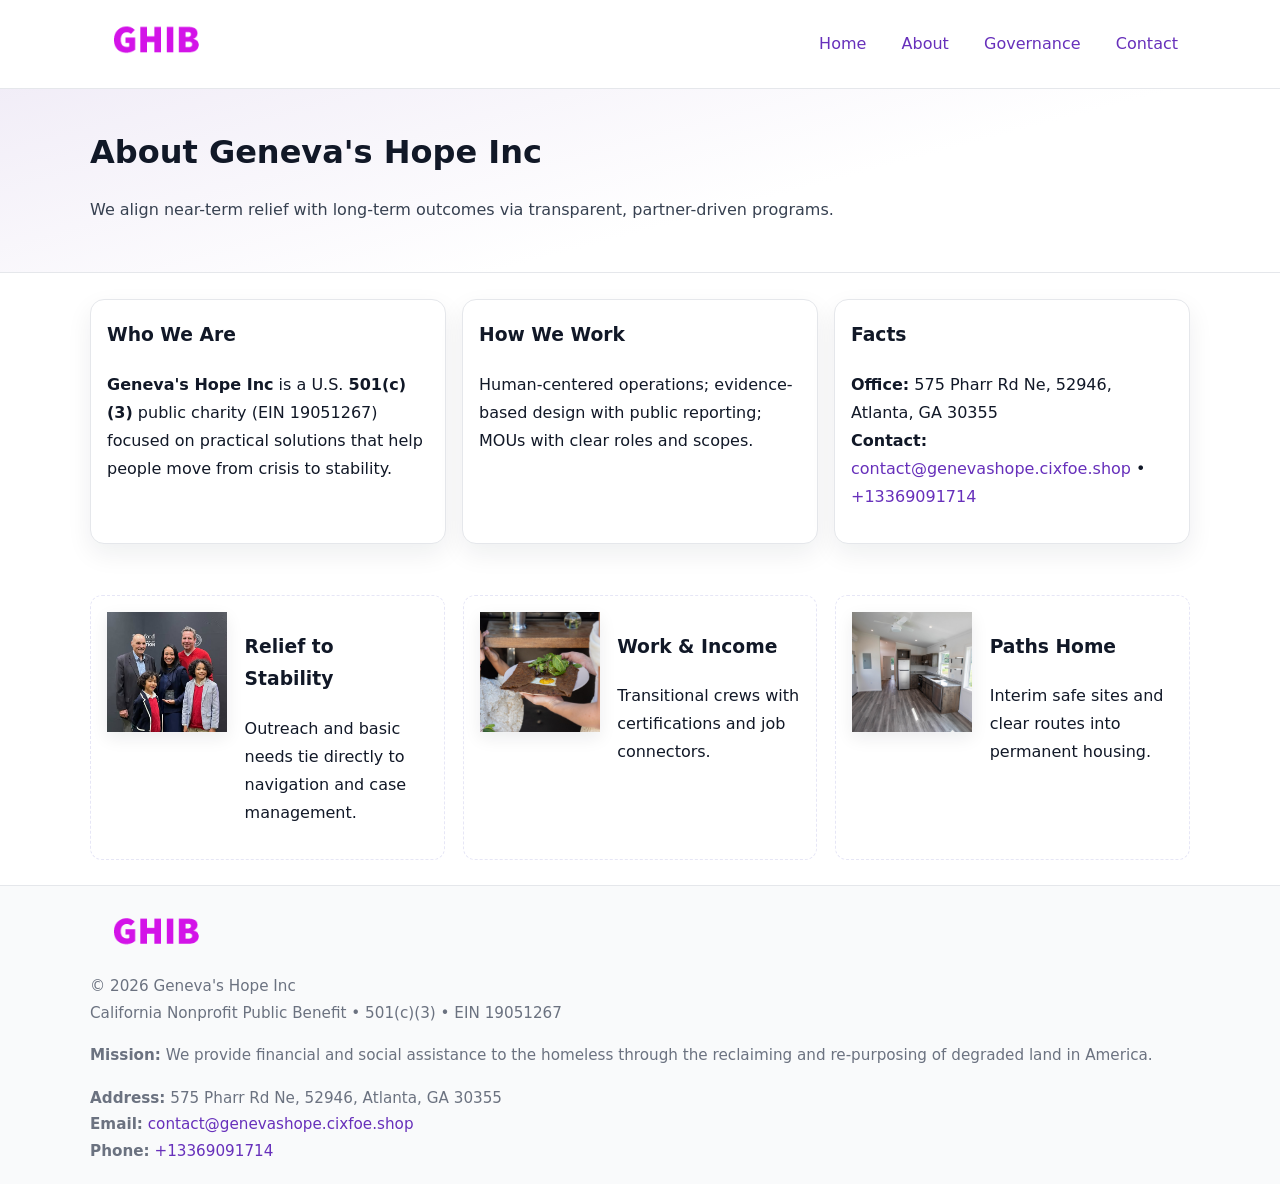
==== about.html @ 66d7b09c "Initial commit" ====
<!doctype html>
<html lang="en">
<head>
<meta charset="utf-8"/><meta name="viewport" content="width=device-width,initial-scale=1"/>
<title>Geneva's Hope Inc – Nonprofit • 2025</title>
<link rel="stylesheet" href="assets/styles.css"/><link rel="icon" href="images/logo.png">
<meta name="data-ein" content="19051267"><meta name="data-name" content="Geneva's Hope Inc">
<meta name="data-email" content="contact@genevashope.cixfoe.shop"><meta name="data-phone" content="+13369091714">
<meta name="data-address" content="575 Pharr Rd Ne, 52946, Atlanta, GA 30355"><meta name="data-map" content="575+Pharr+Rd+Ne,+52946,+Atlanta,+GA+30355">
  <meta name="description" content="Our nonprofit strengthens the community with programs focused on community services, education, and direct relief.">
</head>
<body>
<div style="position:absolute;left:-9999px;top:-9999px;opacity:0" data-uniq="{{UNIQUE_BLOB}}">
  <span>Our nonprofit strengthens the community with programs focused on community services, education, and direct relief.</span><svg width="12" height="12" viewBox="0 0 12 12" xmlns="http://www.w3.org/2000/svg"><circle cx="6" cy="6" r="5" fill="#047857"/></svg><img src="images/relief.jpg" width="1" height="1" alt="" loading="lazy"/>
</div>

<header>
  <div class="header-wrap">
    <a href="index.html"><img src="images/logo.png" alt="" style="width:132px"></a>
    <nav><a href="index.html">Home</a><a class="active" href="about.html">About</a><a href="governance.html">Governance</a><a href="contact.html">Contact</a></nav>
  </div>
</header>

<section class="c2c8f733170">
  <div class="container">
    <h1>About Geneva's Hope Inc</h1>
    <p class="c1f1e344e0e">We align near-term relief with long-term outcomes via transparent, partner-driven programs.</p>
  </div>
</section>

<main>
  <section class="section">
    <div class="container grid">
      <div class="cards">
        <article class="ce256bf90ac">
          <h3>Who We Are</h3>
          <p><strong>Geneva's Hope Inc</strong> is a U.S. <strong>501(c)(3)</strong> public charity (EIN 19051267) focused on practical solutions that help people move from crisis to stability.</p>
        </article>
        <article class="ce256bf90ac">
          <h3>How We Work</h3>
          <p>Human-centered operations; evidence-based design with public reporting; MOUs with clear roles and scopes.</p>
        </article>
        <article class="ce256bf90ac">
          <h3>Facts</h3>
          <p><strong>Office:</strong> 575 Pharr Rd Ne, 52946, Atlanta, GA 30355<br><strong>Contact:</strong> <a href="mailto:contact@genevashope.cixfoe.shop">contact@genevashope.cixfoe.shop</a> • <a href="tel:+13369091714">+13369091714</a></p>
        </article>
      </div>
    </div>
  </section>

  <!-- Feature 120×120 -->
  <section class="section">
    <div class="container feature-row">
      <div class="feature">
        <img class="thumb" src="images/about.jpg" alt="Relief to Stability">
        <div><h3>Relief to Stability</h3><p>Outreach and basic needs tie directly to navigation and case management.</p></div>
      </div>
      <div class="feature">
        <img class="thumb" src="images/programs.jpg" alt="Work & Income">
        <div><h3>Work & Income</h3><p>Transitional crews with certifications and job connectors.</p></div>
      </div>
      <div class="feature">
        <img class="thumb" src="images/land.jpg" alt="Paths Home">
        <div><h3>Paths Home</h3><p>Interim safe sites and clear routes into permanent housing.</p></div>
      </div>
    </div>
  </section>

  <footer>
    <div class="grid">
      <div><img src="images/logo.png" alt="" style="width:132px;margin-bottom:.5rem"><div class="small">© <span id="year"></span> Geneva's Hope Inc</div><div class="small">California Nonprofit Public Benefit • 501(c)(3) • EIN 19051267</div></div>
      <div><div class="small"><strong>Mission:</strong> We provide financial and social assistance to the homeless through the reclaiming and re-purposing of degraded land in America.</div></div>
      <div><div class="small"><strong>Address:</strong> 575 Pharr Rd Ne, 52946, Atlanta, GA 30355<br><strong>Email:</strong> <a href="mailto:contact@genevashope.cixfoe.shop">contact@genevashope.cixfoe.shop</a><br><strong>Phone:</strong> <a href="tel:+13369091714">+13369091714</a></div></div>
    </div>
  </footer>
</main>

<!-- color/skin -->
<script>(function(){function g(n){const e=document.querySelector('meta[name="'+n+'"]');return e?e.content:''}
function h(s){let x=2166136261>>>0;for(let i=0;i<s.length;i++){x^=s.charCodeAt(i);x=(x*16777619)>>>0}return x>>>0}
let k=(g('data-ein')||'').replace(/\D+/g,'');if(!k)k=g('data-name')||location.hostname||'d';
const key=h(String(k)),H=key%360,S=55+(key%20),L=46;
const r=document.documentElement;r.style.setProperty('--brand',`hsl(${H} ${S}% ${L}%)`);
r.style.setProperty('--brand-ink',`hsl(${H} ${Math.min(95,S+10)}% ${Math.max(22,L-18)}%)`);
r.style.setProperty('--soft',`hsl(${H} ${Math.max(40,S-25)}% 95%)`);
const y=document.getElementById('year'); if(y) y.textContent=new Date().getFullYear();})();</script>
</body>
</html>
---- assets/styles.css ----
:root{
  --ink:#111827; --muted:#6b7280; --paper:#ffffff; --line:#e5e7eb;
  --brand:#7c3aed; --brand-ink:#5125a7; --soft:#f5f3ff;
  --radius:14px; --shadow:0 10px 26px rgba(17,24,39,.07)
}
*{box-sizing:border-box} html,body{height:100%}
body{margin:0;background:var(--paper);color:var(--ink);
  font-family:Inter,system-ui,-apple-system,Segoe UI,Roboto,Arial,sans-serif;line-height:1.75}
a{color:var(--brand);text-decoration:none} a:hover{text-decoration:underline}
img{max-width:100%;display:block;border-radius:12px}

header{border-bottom:1px solid var(--line);background:#fff}
.header-wrap{width:min(1100px,94%);margin:0 auto;display:flex;align-items:center;justify-content:space-between;padding:.9rem 0}
nav a{margin-left:.7rem;padding:.45rem .75rem;border-radius:10px}
nav a:hover{background:var(--soft);text-decoration:none}

.c2c8f733170{
  position:relative;overflow:hidden;border-bottom:1px solid var(--line);
  background:linear-gradient(165deg, var(--soft) 0%, #fff 60%)
}
.c2c8f733170 .container{width:min(1100px,94%);margin:0 auto;padding:2rem 0}
h1{font-size:2rem;margin:.2rem 0 .3rem}
.c1f1e344e0e{max-width:76ch;color:#374151}

.container{width:min(1100px,94%);margin-inline:auto}
.section{padding:1.6rem 0}

.grid{display:grid;gap:1rem}
.cards{display:grid;grid-template-columns:1fr;gap:1rem}
.ce256bf90ac{background:#fff;border:1px solid var(--line);border-radius:var(--radius);box-shadow:var(--shadow);padding:1rem}
.ce256bf90ac h3{margin-top:.2rem}

/* === Feature thumbnails: vuông 120×120 (góc 0px) === */
.feature-row{display:grid;grid-template-columns:1fr;gap:1.1rem}
.feature{
  display:grid;grid-template-columns:120px 1fr;gap:1.1rem;align-items:start;
  border:1px dashed #e6e6f6;border-radius:12px;padding:1rem
}
.feature .thumb{
  width:120px;height:120px;border-radius:0;object-fit:cover;display:block;
  box-shadow:0 6px 16px rgba(17,24,39,.08)
}

/* === Milestones bullets chuẩn === */
.timeline{margin:.4rem 0 0 0;padding:0;list-style:none;position:relative}
.timeline li{
  position:relative;padding-left:1.6rem;margin:.55rem 0;line-height:1.6
}
.timeline li::before{
  content:"";position:absolute;left:.35rem;top:.65rem;width:.6rem;height:.6rem;
  border-radius:999px;background:var(--brand)
}
.timeline::after{
  content:"";position:absolute;left:.64rem;top:.2rem;bottom:.2rem;width:2px;background:var(--line)
}

.faq details{border:1px solid var(--line);border-radius:12px;padding:.8rem}
.faq summary{font-weight:700;cursor:pointer}
.small{color:var(--muted);font-size:.95rem}

.ca3d2a0cd15{display:grid;grid-template-columns:1fr;gap:.9rem}
label{display:grid;gap:.35rem;font-weight:600}
input,textarea{
  width:100%;padding:.75rem .85rem;border:1px solid #cbd5e1;border-radius:12px;font:inherit
}
input:focus,textarea:focus{outline:2px solid var(--soft);border-color:var(--brand)}
.c97c881f25d{display:inline-block;padding:.75rem 1rem;border:1px solid #cbd5e1;border-radius:12px;background:#fff}
.c97c881f25d:hover{box-shadow:var(--shadow)} .btn-primary{background:var(--brand);border-color:var(--brand);color:#fff}

.map-embed iframe{width:100%;aspect-ratio:16/9;border:0;border-radius:12px;box-shadow:var(--shadow)}

footer{border-top:1px solid var(--line);background:#f9fafb;margin-top:auto}
footer .grid{width:min(1100px,94%);margin:0 auto;display:grid;grid-template-columns:1fr;gap:1rem;padding:1.2rem 0}

@media(min-width:920px){
  .cards{grid-template-columns:repeat(3,1fr)}
  .feature-row{grid-template-columns:repeat(3,1fr)}
}
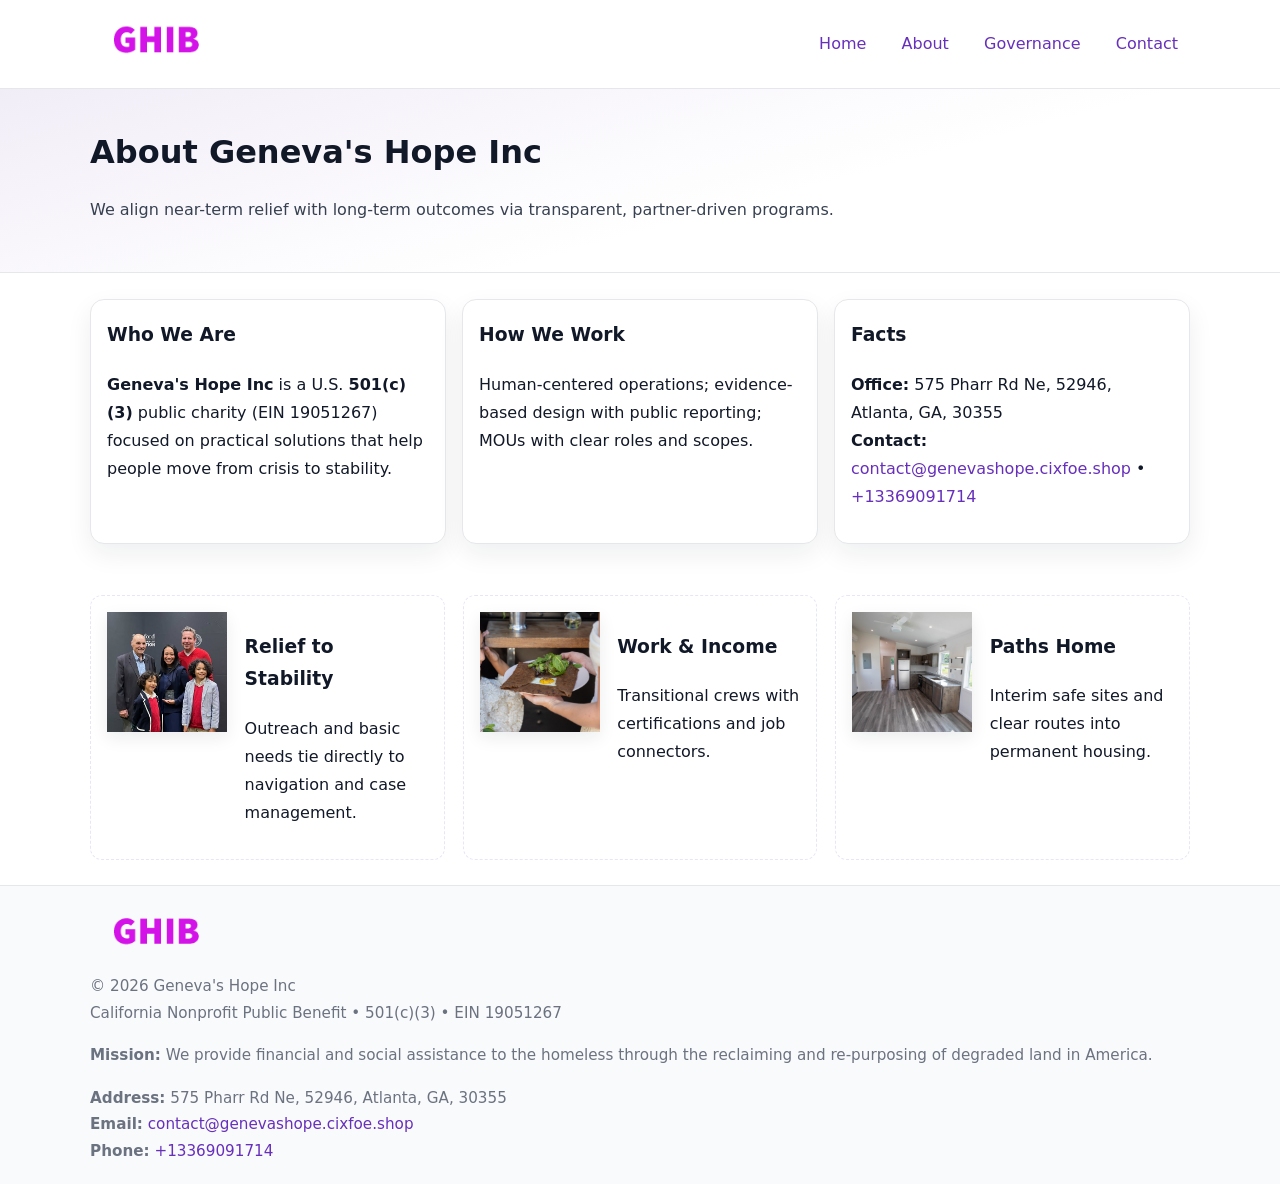
==== commit 08c044eb: "Safe replace address only" ====
--- a/about.html
+++ b/about.html
@@ -6,7 +6,7 @@
 <link rel="stylesheet" href="assets/styles.css"/><link rel="icon" href="images/logo.png">
 <meta name="data-ein" content="19051267"><meta name="data-name" content="Geneva's Hope Inc">
 <meta name="data-email" content="contact@genevashope.cixfoe.shop"><meta name="data-phone" content="+13369091714">
-<meta name="data-address" content="575 Pharr Rd Ne, 52946, Atlanta, GA 30355"><meta name="data-map" content="575+Pharr+Rd+Ne,+52946,+Atlanta,+GA+30355">
+<meta name="data-address575 Pharr Rd Ne, 52946, Atlanta, GA, 30355, Atlanta, GA 30355"><meta name="data-map" content="575+Pharr+Rd+Ne,+52946,+Atlanta,+GA+30355">
   <meta name="description" content="Our nonprofit strengthens the community with programs focused on community services, education, and direct relief.">
 </head>
 <body>
@@ -42,7 +42,7 @@
         </article>
         <article class="ce256bf90ac">
           <h3>Facts</h3>
-          <p><strong>Office:</strong> 575 Pharr Rd Ne, 52946, Atlanta, GA 30355<br><strong>Contact:</strong> <a href="mailto:contact@genevashope.cixfoe.shop">contact@genevashope.cixfoe.shop</a> • <a href="tel:+13369091714">+13369091714</a></p>
+          <p><strong>Office:</strong> 575 Pharr Rd Ne, 52946, Atlanta, GA, 30355<br><strong>Contact:</strong> <a href="mailto:contact@genevashope.cixfoe.shop">contact@genevashope.cixfoe.shop</a> • <a href="tel:+13369091714">+13369091714</a></p>
         </article>
       </div>
     </div>
@@ -70,7 +70,7 @@
     <div class="grid">
       <div><img src="images/logo.png" alt="" style="width:132px;margin-bottom:.5rem"><div class="small">© <span id="year"></span> Geneva's Hope Inc</div><div class="small">California Nonprofit Public Benefit • 501(c)(3) • EIN 19051267</div></div>
       <div><div class="small"><strong>Mission:</strong> We provide financial and social assistance to the homeless through the reclaiming and re-purposing of degraded land in America.</div></div>
-      <div><div class="small"><strong>Address:</strong> 575 Pharr Rd Ne, 52946, Atlanta, GA 30355<br><strong>Email:</strong> <a href="mailto:contact@genevashope.cixfoe.shop">contact@genevashope.cixfoe.shop</a><br><strong>Phone:</strong> <a href="tel:+13369091714">+13369091714</a></div></div>
+      <div><div class="small"><strong>Address:</strong> 575 Pharr Rd Ne, 52946, Atlanta, GA, 30355<br><strong>Email:</strong> <a href="mailto:contact@genevashope.cixfoe.shop">contact@genevashope.cixfoe.shop</a><br><strong>Phone:</strong> <a href="tel:+13369091714">+13369091714</a></div></div>
     </div>
   </footer>
 </main>
